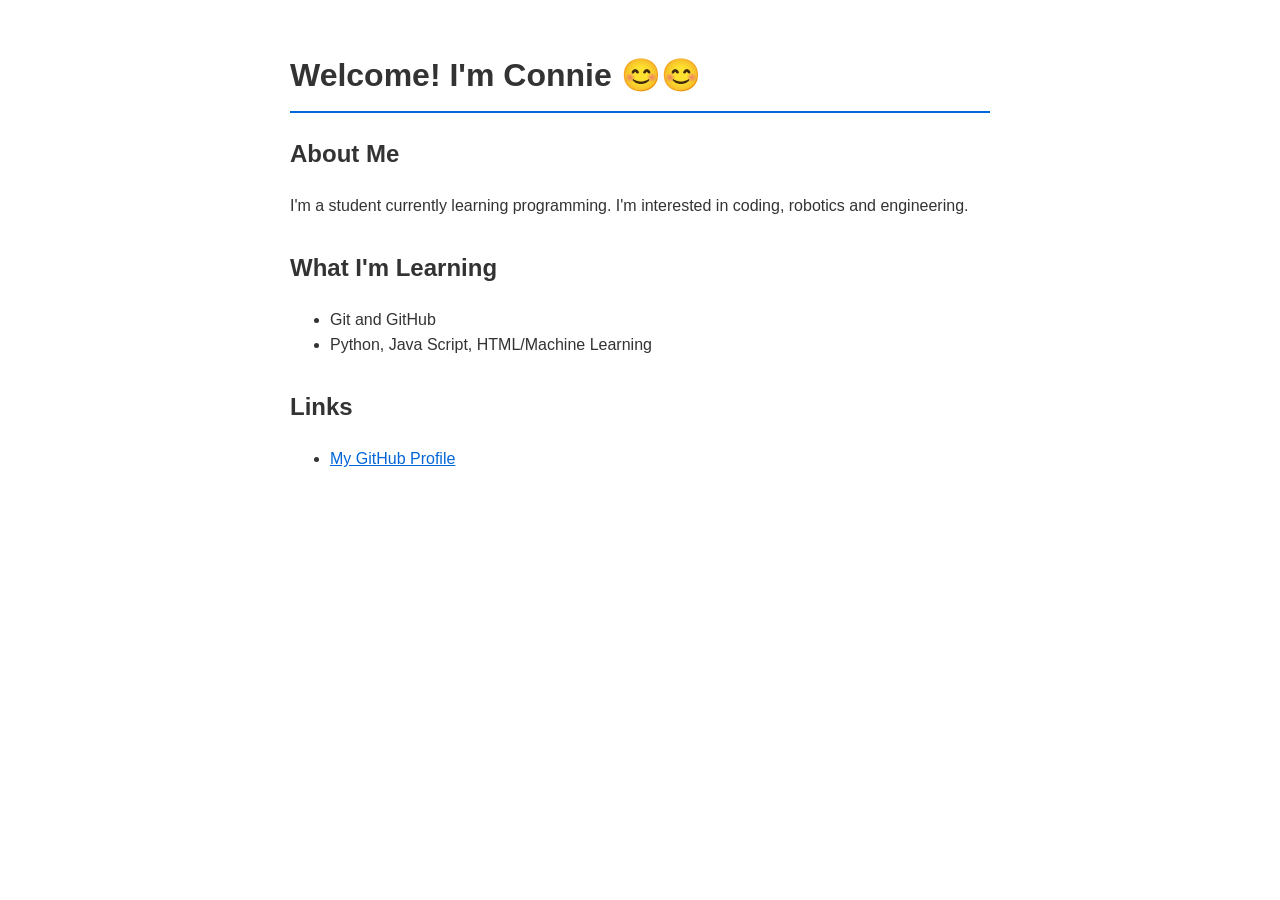
==== index.html @ 18785ff8 "Update: GitHub profile link in index.html" ====
<!DOCTYPE html>
<html lang="en">
<head>
    <meta charset="UTF-8">
    <meta name="viewport" content="width=device-width, initial-scale=1.0">
    <title>My Personal Site</title>
    <style>
        body {
            font-family: Arial, sans-serif;
            max-width: 700px;
            margin: 50px auto;
            padding: 0 20px;
            line-height: 1.6;
            color: #333;
        }
        h1 {
            border-bottom: 2px solid #0366d6;
            padding-bottom: 10px;
        }
        a {
            color: #0366d6;
        }
        .section {
            margin-bottom: 30px;
        }
    </style>
</head>
<body>
    <h1>Welcome! I'm Connie 😊😊</h1>

    <div class="section">
        <h2>About Me</h2>
        <p>I'm a student currently learning programming.
           I'm interested in coding, robotics and engineering.</p>
    </div>

    <div class="section">
        <h2>What I'm Learning</h2>
        <ul>
            <li>Git and GitHub</li>
            <li>Python, Java Script, HTML/Machine Learning </li>
        </ul>
    </div>

    <div class="section">
        <h2>Links</h2>
        <ul>
            <li><a href="https://github.com/Connie-cloud-svg">My GitHub Profile</a></li>
        </ul>
    </div>
</body>
</html>
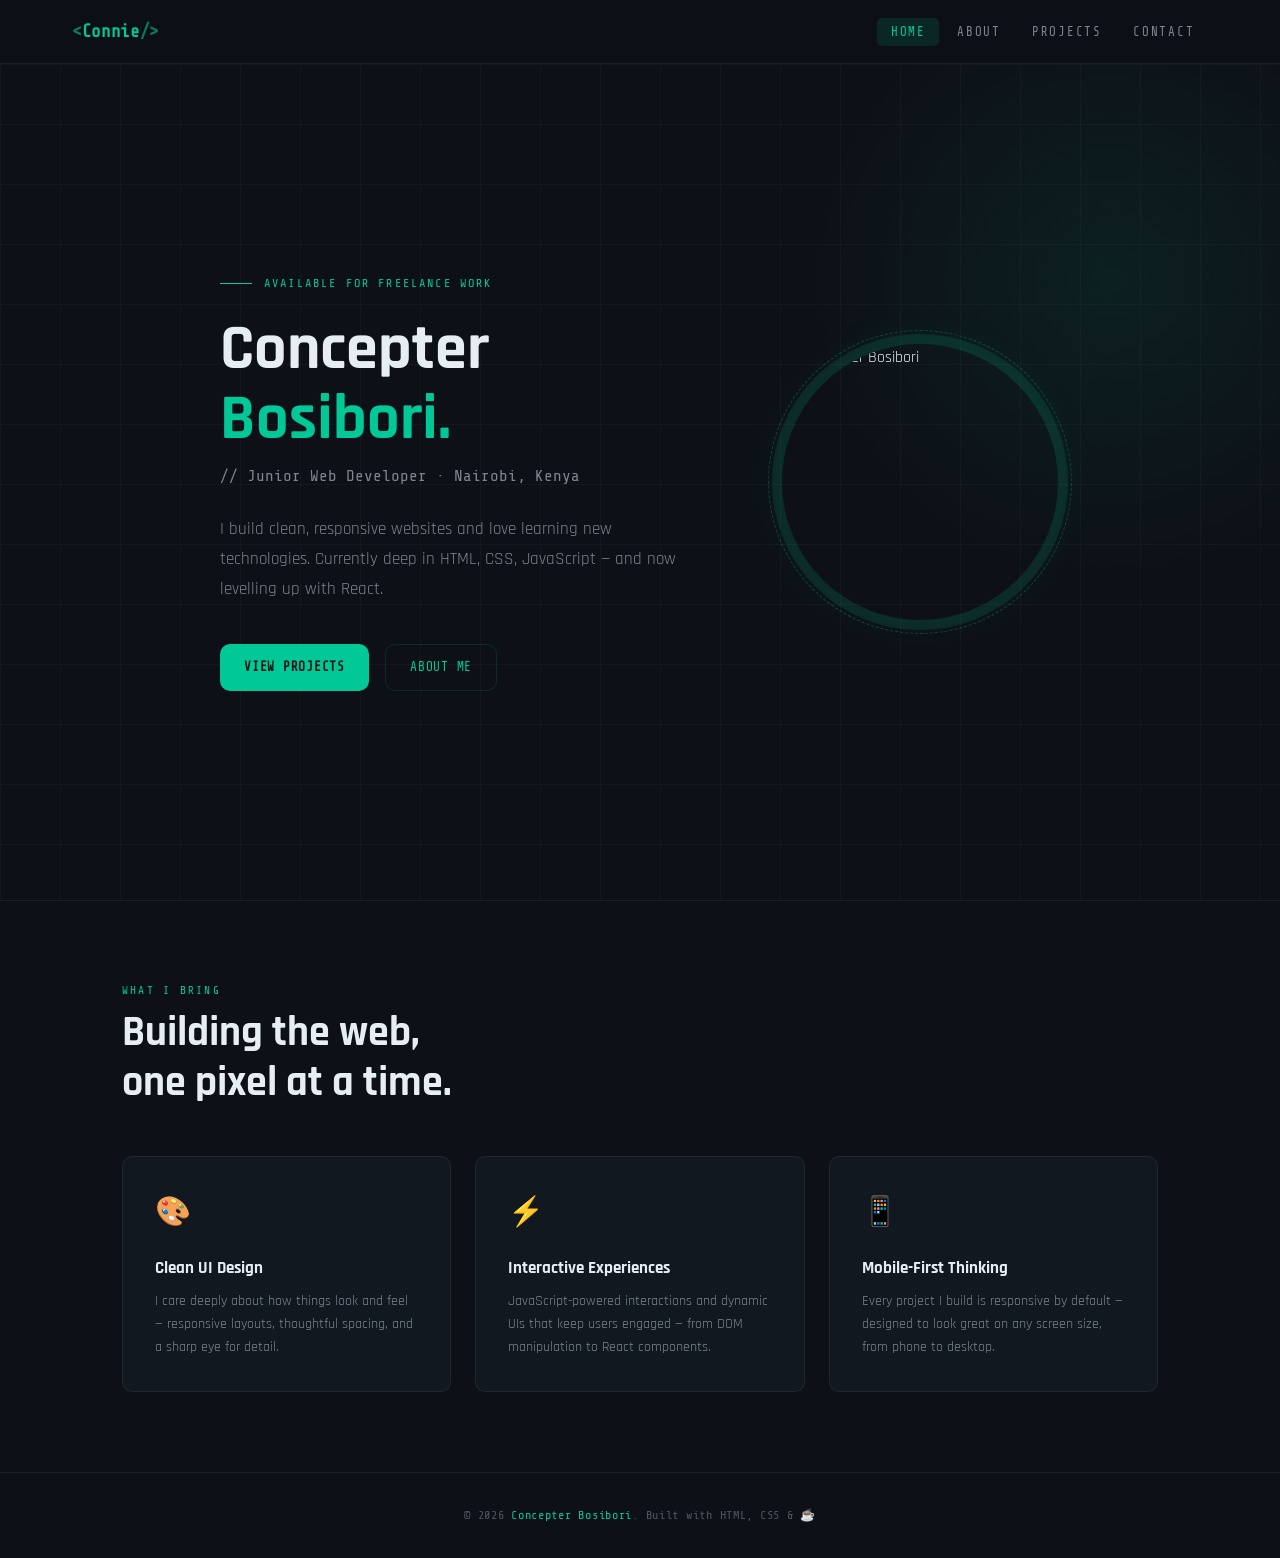
==== commit 1ebd9f7d: "Update: links to use capitalized HTML file names" ====
--- a/index.html
+++ b/index.html
@@ -1,52 +1,104 @@
-<!DOCTYPE html>
+<!doctype html>
 <html lang="en">
 <head>
-    <meta charset="UTF-8">
-    <meta name="viewport" content="width=device-width, initial-scale=1.0">
-    <title>My Personal Site</title>
-    <style>
-        body {
-            font-family: Arial, sans-serif;
-            max-width: 700px;
-            margin: 50px auto;
-            padding: 0 20px;
-            line-height: 1.6;
-            color: #333;
-        }
-        h1 {
-            border-bottom: 2px solid #0366d6;
-            padding-bottom: 10px;
-        }
-        a {
-            color: #0366d6;
-        }
-        .section {
-            margin-bottom: 30px;
-        }
-    </style>
+  <meta charset="UTF-8" />
+  <meta name="viewport" content="width=device-width, initial-scale=1.0" />
+  <title>Concepter Bosibori — Junior Web Developer</title>
+  <link rel="stylesheet" href="Styles.css" />
 </head>
 <body>
-    <h1>Welcome! I'm Connie 😊😊</h1>
 
-    <div class="section">
-        <h2>About Me</h2>
-        <p>I'm a student currently learning programming.
-           I'm interested in coding, robotics and engineering.</p>
+  <!-- ===== NAVIGATION ===== -->
+  <header>
+    <nav>
+      <a href="index.html" class="nav-brand">
+        <span class="bracket">&lt;</span>Connie<span class="bracket">/&gt;</span>
+      </a>
+
+      <input type="checkbox" id="nav-toggle" class="nav-toggle" />
+      <label for="nav-toggle" class="hamburger" aria-label="Toggle menu">
+        <span></span><span></span><span></span>
+      </label>
+
+      <ul class="nav-links">
+        <li><a href="index.html" class="active">Home</a></li>
+        <li><a href="About.html">About</a></li>
+        <li><a href="Projects.html">Projects</a></li>
+        <li><a href="Contact.html">Contact</a></li>
+      </ul>
+    </nav>
+  </header>
+
+  <!-- ===== HERO ===== -->
+  <main class="page-content">
+    <section class="hero">
+      <div class="container">
+        <div class="hero-inner">
+
+          <div class="hero-text">
+            <p class="hero-eyebrow">Available for freelance work</p>
+            <h1 class="hero-name">
+              Concepter<br />
+              <span class="accent">Bosibori.</span>
+            </h1>
+            <p class="hero-role">// Junior Web Developer · Nairobi, Kenya</p>
+            <p class="hero-bio">
+              I build clean, responsive websites and love learning new technologies.
+              Currently deep in HTML, CSS, JavaScript — and now levelling up with React.
+            </p>
+            <div class="hero-cta">
+              <a href="Projects.html" class="btn btn-primary">View Projects</a>
+              <a href="About.html" class="btn btn-outline">About Me</a>
+            </div>
+          </div>
+
+          <div class="hero-image-wrap">
+            <div class="avatar-ring">
+              <img
+                class="hero-avatar"
+                src="Images/pic2.jpeg"
+                alt="Concepter Bosibori"
+              />
+            </div>
+          </div>
+
+        </div>
+      </div>
+    </section>
+
+    <!-- ===== HIGHLIGHTS ===== -->
+    <section class="home-highlights">
+      <div class="container">
+        <p class="section-label">What I bring</p>
+        <h2 class="section-title">Building the web,<br />one pixel at a time.</h2>
+
+        <div class="highlights-grid">
+          <div class="highlight-card">
+            <div class="highlight-icon">🎨</div>
+            <h3>Clean UI Design</h3>
+            <p>I care deeply about how things look and feel — responsive layouts, thoughtful spacing, and a sharp eye for detail.</p>
+          </div>
+          <div class="highlight-card">
+            <div class="highlight-icon">⚡</div>
+            <h3>Interactive Experiences</h3>
+            <p>JavaScript-powered interactions and dynamic UIs that keep users engaged — from DOM manipulation to React components.</p>
+          </div>
+          <div class="highlight-card">
+            <div class="highlight-icon">📱</div>
+            <h3>Mobile-First Thinking</h3>
+            <p>Every project I build is responsive by default — designed to look great on any screen size, from phone to desktop.</p>
+          </div>
+        </div>
+      </div>
+    </section>
+  </main>
+
+  <!-- ===== FOOTER ===== -->
+  <footer>
+    <div class="container">
+      <p>&copy; 2026 <span>Concepter Bosibori</span>. Built with HTML, CSS &amp; ☕</p>
     </div>
+  </footer>
 
-    <div class="section">
-        <h2>What I'm Learning</h2>
-        <ul>
-            <li>Git and GitHub</li>
-            <li>Python, Java Script, HTML/Machine Learning </li>
-        </ul>
-    </div>
-
-    <div class="section">
-        <h2>Links</h2>
-        <ul>
-            <li><a href="https://github.com/Connie-cloud-svg">My GitHub Profile</a></li>
-        </ul>
-    </div>
 </body>
 </html>
--- a/Styles.css
+++ b/Styles.css
@@ -0,0 +1,1059 @@
+@import url('https://fonts.googleapis.com/css2?family=Share+Tech+Mono&family=Rajdhani:wght@400;500;600;700&display=swap');
+
+/* ============================================
+   CSS VARIABLES
+   ============================================ */
+:root {
+  --green: #00c896;
+  --green-dim: rgba(0, 200, 150, 0.12);
+  --green-glow: rgba(0, 200, 150, 0.25);
+  --bg: #0d1117;
+  --bg-card: #111820;
+  --bg-surface: #161d27;
+  --border: rgba(0, 200, 150, 0.15);
+  --border-subtle: rgba(255, 255, 255, 0.06);
+  --text: #e6edf3;
+  --text-muted: #7d8590;
+  --text-dim: #4d555f;
+  --font-mono: 'Share Tech Mono', monospace;
+  --font-sans: 'Rajdhani', sans-serif;
+  --radius: 10px;
+  --nav-height: 64px;
+  --transition: 0.25s cubic-bezier(0.4, 0, 0.2, 1);
+  --shadow-green: 0 0 40px rgba(0, 200, 150, 0.08);
+}
+
+/* ============================================
+   RESET & BASE
+   ============================================ */
+*, *::before, *::after {
+  margin: 0;
+  padding: 0;
+  box-sizing: border-box;
+}
+
+html {
+  scroll-behavior: smooth;
+}
+
+body {
+  font-family: var(--font-sans);
+  background-color: var(--bg);
+  color: var(--text);
+  line-height: 1.7;
+  min-height: 100vh;
+  -webkit-font-smoothing: antialiased;
+}
+
+img {
+  max-width: 100%;
+  display: block;
+}
+
+a {
+  text-decoration: none;
+  color: inherit;
+  transition: color var(--transition);
+}
+
+ul { list-style: none; }
+
+/* ============================================
+   NAVIGATION — <dev/> style
+   ============================================ */
+header {
+  position: fixed;
+  top: 0;
+  left: 0;
+  right: 0;
+  z-index: 1000;
+  height: var(--nav-height);
+  background-color: rgba(13, 17, 23, 0.92);
+  backdrop-filter: blur(12px);
+  -webkit-backdrop-filter: blur(12px);
+  border-bottom: 1px solid var(--border-subtle);
+}
+
+nav {
+  height: 100%;
+  max-width: 1200px;
+  margin: 0 auto;
+  padding: 0 2rem;
+  display: flex;
+  align-items: center;
+  justify-content: space-between;
+}
+
+/* Brand logo: <Connie/> */
+.nav-brand {
+  font-family: var(--font-mono);
+  font-size: 1.1rem;
+  font-weight: 700;
+  color: var(--green);
+  letter-spacing: -0.02em;
+  flex-shrink: 0;
+}
+
+.nav-brand .bracket {
+  opacity: 0.6;
+}
+
+/* Hamburger toggle (hidden checkbox trick) */
+.nav-toggle {
+  display: none;
+}
+
+.hamburger {
+  display: none;
+  flex-direction: column;
+  gap: 5px;
+  cursor: pointer;
+  padding: 4px;
+  z-index: 10;
+}
+
+.hamburger span {
+  display: block;
+  width: 22px;
+  height: 2px;
+  background-color: var(--text);
+  border-radius: 2px;
+  transition: all var(--transition);
+}
+
+.nav-toggle:checked ~ .hamburger span:nth-child(1) {
+  transform: translateY(7px) rotate(45deg);
+}
+.nav-toggle:checked ~ .hamburger span:nth-child(2) {
+  opacity: 0;
+  transform: translateX(-8px);
+}
+.nav-toggle:checked ~ .hamburger span:nth-child(3) {
+  transform: translateY(-7px) rotate(-45deg);
+}
+
+/* Nav links */
+.nav-links {
+  display: flex;
+  align-items: center;
+  gap: 0.25rem;
+}
+
+.nav-links a {
+  font-family: var(--font-mono);
+  font-size: 0.78rem;
+  letter-spacing: 0.14em;
+  text-transform: uppercase;
+  color: var(--text-muted);
+  padding: 0.45rem 0.85rem;
+  border-radius: 5px;
+  transition: all var(--transition);
+  position: relative;
+}
+
+.nav-links a:hover {
+  color: var(--green);
+  background-color: var(--green-dim);
+}
+
+.nav-links a.active {
+  color: var(--green);
+  background-color: var(--green-dim);
+}
+
+/* ============================================
+   BUTTONS
+   ============================================ */
+.btn {
+  display: inline-flex;
+  align-items: center;
+  gap: 0.5rem;
+  font-family: var(--font-mono);
+  font-size: 0.8rem;
+  letter-spacing: 0.06em;
+  padding: 0.7rem 1.5rem;
+  border-radius: var(--radius);
+  border: none;
+  cursor: pointer;
+  transition: all var(--transition);
+  text-transform: uppercase;
+}
+
+.btn-primary {
+  background-color: var(--green);
+  color: #0d1117;
+  font-weight: 700;
+}
+
+.btn-primary:hover {
+  background-color: #00e6ad;
+  transform: translateY(-2px);
+  box-shadow: 0 8px 24px var(--green-glow);
+  color: #0d1117;
+}
+
+.btn-outline {
+  background-color: transparent;
+  border: 1px solid var(--border);
+  color: var(--green);
+}
+
+.btn-outline:hover {
+  background-color: var(--green-dim);
+  border-color: var(--green);
+  transform: translateY(-2px);
+  color: var(--green);
+}
+
+/* ============================================
+   PAGE WRAPPER
+   ============================================ */
+.page-content {
+  padding-top: var(--nav-height);
+  min-height: 100vh;
+}
+
+.container {
+  max-width: 1100px;
+  margin: 0 auto;
+  padding: 0 2rem;
+}
+
+/* ============================================
+   SECTION HEADER
+   ============================================ */
+.section-label {
+  font-family: var(--font-mono);
+  font-size: 0.7rem;
+  letter-spacing: 0.2em;
+  text-transform: uppercase;
+  color: var(--green);
+  margin-bottom: 0.5rem;
+}
+
+.section-title {
+  font-size: clamp(1.8rem, 4vw, 2.6rem);
+  font-weight: 800;
+  color: var(--text);
+  line-height: 1.2;
+  margin-bottom: 0.75rem;
+}
+
+.section-sub {
+  color: var(--text-muted);
+  font-size: 1rem;
+  max-width: 540px;
+}
+
+/* ============================================
+   HOME PAGE — HERO
+   ============================================ */
+.hero {
+  min-height: calc(100vh - var(--nav-height));
+  display: flex;
+  align-items: center;
+  padding: 4rem 0;
+  position: relative;
+  overflow: hidden;
+}
+
+/* subtle grid background */
+.hero::before {
+  content: '';
+  position: absolute;
+  inset: 0;
+  background-image:
+    linear-gradient(var(--border-subtle) 1px, transparent 1px),
+    linear-gradient(90deg, var(--border-subtle) 1px, transparent 1px);
+  background-size: 60px 60px;
+  opacity: 0.5;
+  pointer-events: none;
+}
+
+/* radial glow from top-right */
+.hero::after {
+  content: '';
+  position: absolute;
+  top: -10%;
+  right: -10%;
+  width: 600px;
+  height: 600px;
+  background: radial-gradient(circle, rgba(0, 200, 150, 0.08) 0%, transparent 70%);
+  pointer-events: none;
+}
+
+.hero-inner {
+  display: flex;
+  align-items: center;
+  gap: 5rem;
+  position: relative;
+  z-index: 1;
+  width: 100%;
+}
+
+.hero-text {
+  flex: 1;
+}
+
+.hero-eyebrow {
+  font-family: var(--font-mono);
+  font-size: 0.75rem;
+  letter-spacing: 0.18em;
+  text-transform: uppercase;
+  color: var(--green);
+  margin-bottom: 1.25rem;
+  display: flex;
+  align-items: center;
+  gap: 0.75rem;
+}
+
+.hero-eyebrow::before {
+  content: '';
+  display: block;
+  width: 32px;
+  height: 1px;
+  background-color: var(--green);
+  flex-shrink: 0;
+}
+
+.hero-name {
+  font-size: clamp(2.4rem, 6vw, 4rem);
+  font-weight: 800;
+  line-height: 1.1;
+  color: var(--text);
+  margin-bottom: 0.5rem;
+}
+
+.hero-name .accent {
+  color: var(--green);
+}
+
+.hero-role {
+  font-family: var(--font-mono);
+  font-size: 1rem;
+  color: var(--text-muted);
+  margin-bottom: 1.5rem;
+}
+
+.hero-bio {
+  color: var(--text-muted);
+  font-size: 1.05rem;
+  max-width: 480px;
+  margin-bottom: 2.5rem;
+  line-height: 1.8;
+}
+
+.hero-cta {
+  display: flex;
+  gap: 1rem;
+  flex-wrap: wrap;
+}
+
+.hero-image-wrap {
+  flex-shrink: 0;
+}
+
+.hero-avatar {
+  width: 280px;
+  height: 280px;
+  border-radius: 50%;
+  object-fit: cover;
+  border: 2px solid var(--border);
+  box-shadow: 0 0 0 8px var(--green-dim), var(--shadow-green);
+  position: relative;
+}
+
+/* animated ring around avatar */
+.avatar-ring {
+  position: relative;
+  width: 280px;
+  height: 280px;
+}
+
+.avatar-ring::before {
+  content: '';
+  position: absolute;
+  inset: -12px;
+  border-radius: 50%;
+  border: 1px dashed rgba(0, 200, 150, 0.3);
+  animation: spin 20s linear infinite;
+}
+
+@keyframes spin {
+  to { transform: rotate(360deg); }
+}
+
+/* ============================================
+   HOME PAGE — QUICK STATS / HIGHLIGHTS
+   ============================================ */
+.home-highlights {
+  padding: 5rem 0;
+  border-top: 1px solid var(--border-subtle);
+}
+
+.highlights-grid {
+  display: grid;
+  grid-template-columns: repeat(3, 1fr);
+  gap: 1.5rem;
+  margin-top: 3rem;
+}
+
+.highlight-card {
+  background-color: var(--bg-card);
+  border: 1px solid var(--border-subtle);
+  border-radius: var(--radius);
+  padding: 2rem;
+  transition: all var(--transition);
+  position: relative;
+  overflow: hidden;
+}
+
+.highlight-card::before {
+  content: '';
+  position: absolute;
+  top: 0;
+  left: 0;
+  right: 0;
+  height: 2px;
+  background: linear-gradient(90deg, var(--green), transparent);
+  opacity: 0;
+  transition: opacity var(--transition);
+}
+
+.highlight-card:hover {
+  border-color: var(--border);
+  transform: translateY(-4px);
+  box-shadow: var(--shadow-green);
+}
+
+.highlight-card:hover::before {
+  opacity: 1;
+}
+
+.highlight-icon {
+  font-size: 1.8rem;
+  margin-bottom: 1rem;
+}
+
+.highlight-card h3 {
+  font-size: 1.05rem;
+  font-weight: 700;
+  color: var(--text);
+  margin-bottom: 0.5rem;
+}
+
+.highlight-card p {
+  font-size: 0.9rem;
+  color: var(--text-muted);
+  line-height: 1.6;
+}
+
+/* ============================================
+   ABOUT PAGE
+   ============================================ */
+.about-page {
+  padding: 5rem 0 6rem;
+}
+
+.about-intro {
+  display: grid;
+  grid-template-columns: 1fr 1.6fr;
+  gap: 5rem;
+  align-items: center;
+  margin-bottom: 6rem;
+}
+
+.about-photo-main {
+  position: relative;
+}
+
+.about-photo-main img {
+  width: 100%;
+  aspect-ratio: 3/4;
+  object-fit: cover;
+  border-radius: 12px;
+  border: 1px solid var(--border);
+}
+
+.about-photo-main::before {
+  content: '';
+  position: absolute;
+  inset: -8px;
+  border-radius: 14px;
+  border: 1px dashed rgba(0, 200, 150, 0.25);
+  pointer-events: none;
+}
+
+.about-text .section-label {
+  margin-bottom: 0.5rem;
+}
+
+.about-bio {
+  color: var(--text-muted);
+  font-size: 1.05rem;
+  line-height: 1.9;
+  margin-bottom: 1.25rem;
+}
+
+.about-bio strong {
+  color: var(--green);
+  font-weight: 600;
+}
+
+/* Snapshot gallery — 3 photos */
+.about-gallery {
+  margin-bottom: 6rem;
+}
+
+.about-gallery .section-label {
+  margin-bottom: 1.5rem;
+}
+
+.gallery-grid {
+  display: grid;
+  grid-template-columns: repeat(3, 1fr);
+  gap: 1rem;
+}
+
+.gallery-grid figure {
+  margin: 0;
+  border-radius: var(--radius);
+  overflow: hidden;
+  aspect-ratio: 4/5;
+  border: 1px solid var(--border-subtle);
+}
+
+.gallery-grid figure a {
+  display: block;
+  width: 100%;
+  height: 100%;
+}
+
+.gallery-grid img {
+  width: 100%;
+  height: 100%;
+  object-fit: cover;
+  transition: transform 0.4s ease;
+}
+
+.gallery-grid img:hover {
+  transform: scale(1.05);
+}
+
+/* Lightbox */
+.lightbox {
+  display: none;
+  position: fixed;
+  inset: 0;
+  background: rgba(0, 0, 0, 0.88);
+  justify-content: center;
+  align-items: center;
+  z-index: 9999;
+}
+
+.lightbox:target {
+  display: flex;
+}
+
+.lightbox img {
+  max-width: 88vw;
+  max-height: 82vh;
+  border-radius: var(--radius);
+  object-fit: contain;
+}
+
+.lightbox a.close {
+  position: absolute;
+  top: 1.25rem;
+  right: 1.75rem;
+  color: white;
+  font-size: 2rem;
+  line-height: 1;
+  opacity: 0.7;
+  transition: opacity var(--transition);
+  font-family: var(--font-mono);
+}
+
+.lightbox a.close:hover {
+  opacity: 1;
+}
+
+/* Skills section */
+.skills-section {
+  margin-bottom: 2rem;
+}
+
+.skills-grid {
+  display: grid;
+  grid-template-columns: repeat(2, 1fr);
+  gap: 1rem;
+  margin-top: 2rem;
+}
+
+.skill-card {
+  background-color: var(--bg-card);
+  border: 1px solid var(--border-subtle);
+  border-radius: var(--radius);
+  padding: 1.5rem;
+  display: flex;
+  align-items: flex-start;
+  gap: 1rem;
+  transition: all var(--transition);
+}
+
+.skill-card:hover {
+  border-color: var(--border);
+  background-color: var(--bg-surface);
+  transform: translateY(-2px);
+}
+
+.skill-icon {
+  font-size: 1.6rem;
+  flex-shrink: 0;
+}
+
+.skill-info h3 {
+  font-size: 0.95rem;
+  font-weight: 700;
+  color: var(--text);
+  margin-bottom: 0.3rem;
+}
+
+.skill-info p {
+  font-size: 0.85rem;
+  color: var(--text-muted);
+}
+
+/* Skill progress bar */
+.skill-bar-wrap {
+  margin-top: 0.6rem;
+  background-color: var(--bg);
+  border-radius: 100px;
+  height: 4px;
+  overflow: hidden;
+}
+
+.skill-bar {
+  height: 100%;
+  background: linear-gradient(90deg, var(--green), #00e6ad);
+  border-radius: 100px;
+}
+
+/* ============================================
+   PROJECTS PAGE
+   ============================================ */
+.projects-page {
+  padding: 5rem 0 6rem;
+}
+
+.projects-header {
+  margin-bottom: 3.5rem;
+}
+
+.projects-grid {
+  display: grid;
+  grid-template-columns: repeat(2, 1fr);
+  gap: 1.5rem;
+}
+
+.project-card {
+  background-color: var(--bg-card);
+  border: 1px solid var(--border-subtle);
+  border-radius: var(--radius);
+  padding: 1.75rem;
+  display: flex;
+  flex-direction: column;
+  gap: 0.75rem;
+  transition: all var(--transition);
+  position: relative;
+  overflow: hidden;
+}
+
+.project-card::after {
+  content: '';
+  position: absolute;
+  bottom: 0;
+  left: 0;
+  right: 0;
+  height: 2px;
+  background: linear-gradient(90deg, var(--green), transparent);
+  opacity: 0;
+  transition: opacity var(--transition);
+}
+
+.project-card:hover {
+  border-color: var(--border);
+  transform: translateY(-4px);
+  box-shadow: var(--shadow-green);
+}
+
+.project-card:hover::after {
+  opacity: 1;
+}
+
+.project-top {
+  display: flex;
+  align-items: flex-start;
+  justify-content: space-between;
+  gap: 1rem;
+}
+
+.project-icon {
+  font-size: 1.5rem;
+}
+
+.project-links {
+  display: flex;
+  gap: 0.5rem;
+}
+
+.project-link {
+  width: 32px;
+  height: 32px;
+  border-radius: 6px;
+  border: 1px solid var(--border-subtle);
+  display: flex;
+  align-items: center;
+  justify-content: center;
+  font-size: 0.85rem;
+  color: var(--text-muted);
+  transition: all var(--transition);
+  background-color: var(--bg);
+}
+
+.project-link:hover {
+  color: var(--green);
+  border-color: var(--border);
+  background-color: var(--green-dim);
+}
+
+.project-card h3 {
+  font-size: 1.05rem;
+  font-weight: 700;
+  color: var(--text);
+}
+
+.project-card p {
+  font-size: 0.9rem;
+  color: var(--text-muted);
+  line-height: 1.7;
+  flex: 1;
+}
+
+.project-tags {
+  display: flex;
+  flex-wrap: wrap;
+  gap: 0.5rem;
+  margin-top: 0.25rem;
+}
+
+.tag {
+  font-family: var(--font-mono);
+  font-size: 0.68rem;
+  letter-spacing: 0.04em;
+  padding: 0.25rem 0.65rem;
+  border-radius: 100px;
+  border: 1px solid var(--border-subtle);
+  color: var(--text-muted);
+  background-color: var(--bg);
+}
+
+.tag.green { border-color: rgba(0,200,150,0.3); color: var(--green); background-color: var(--green-dim); }
+.tag.blue  { border-color: rgba(14,165,233,0.3); color: #38bdf8; background-color: rgba(14,165,233,0.1); }
+.tag.yellow{ border-color: rgba(234,179,8,0.3);  color: #fbbf24; background-color: rgba(234,179,8,0.1);  }
+.tag.gray  { border-color: var(--border-subtle);  color: var(--text-muted); }
+.tag.purple{ border-color: rgba(168,85,247,0.3); color: #c084fc; background-color: rgba(168,85,247,0.1);}
+
+/* ============================================
+   CONTACT PAGE
+   ============================================ */
+.contact-page {
+  padding: 5rem 0 6rem;
+}
+
+.contact-grid {
+  display: grid;
+  grid-template-columns: 1.4fr 1fr;
+  gap: 4rem;
+  margin-top: 3.5rem;
+  align-items: start;
+}
+
+.contact-form {
+  background-color: var(--bg-card);
+  border: 1px solid var(--border-subtle);
+  border-radius: 12px;
+  padding: 2.5rem;
+  display: flex;
+  flex-direction: column;
+  gap: 1.25rem;
+}
+
+.form-group {
+  display: flex;
+  flex-direction: column;
+  gap: 0.5rem;
+}
+
+.form-group label {
+  font-family: var(--font-mono);
+  font-size: 0.72rem;
+  letter-spacing: 0.1em;
+  text-transform: uppercase;
+  color: var(--text-muted);
+}
+
+.form-group input,
+.form-group textarea,
+.form-group select {
+  padding: 0.75rem 1rem;
+  background-color: var(--bg);
+  border: 1px solid var(--border-subtle);
+  border-radius: 8px;
+  color: var(--text);
+  font-family: var(--font-sans);
+  font-size: 0.95rem;
+  width: 100%;
+  transition: border-color var(--transition), box-shadow var(--transition);
+  appearance: none;
+}
+
+.form-group select {
+  cursor: pointer;
+}
+
+.form-group input::placeholder,
+.form-group textarea::placeholder {
+  color: var(--text-dim);
+}
+
+.form-group input:focus,
+.form-group textarea:focus,
+.form-group select:focus {
+  outline: none;
+  border-color: var(--green);
+  box-shadow: 0 0 0 3px var(--green-dim);
+}
+
+.form-group textarea {
+  resize: vertical;
+  min-height: 130px;
+}
+
+/* Contact sidebar */
+.contact-sidebar {
+  display: flex;
+  flex-direction: column;
+  gap: 2rem;
+}
+
+.sidebar-card {
+  background-color: var(--bg-card);
+  border: 1px solid var(--border-subtle);
+  border-radius: 12px;
+  padding: 2rem;
+}
+
+.sidebar-card h3 {
+  font-size: 1.05rem;
+  font-weight: 700;
+  color: var(--text);
+  margin-bottom: 1rem;
+}
+
+.contact-info {
+  display: flex;
+  flex-direction: column;
+  gap: 0.85rem;
+}
+
+.contact-item {
+  display: flex;
+  align-items: center;
+  gap: 0.85rem;
+  font-size: 0.9rem;
+  color: var(--text-muted);
+}
+
+.contact-item .ci-icon {
+  width: 34px;
+  height: 34px;
+  border-radius: 8px;
+  background-color: var(--green-dim);
+  border: 1px solid var(--border);
+  display: flex;
+  align-items: center;
+  justify-content: center;
+  font-size: 0.95rem;
+  flex-shrink: 0;
+}
+
+.contact-item a {
+  color: var(--green);
+  transition: opacity var(--transition);
+}
+
+.contact-item a:hover {
+  opacity: 0.75;
+}
+
+.avail-badge {
+  display: inline-flex;
+  align-items: center;
+  gap: 0.5rem;
+  font-family: var(--font-mono);
+  font-size: 0.75rem;
+  color: var(--green);
+  background-color: var(--green-dim);
+  border: 1px solid rgba(0,200,150,0.25);
+  padding: 0.4rem 1rem;
+  border-radius: 100px;
+  margin-top: 1rem;
+}
+
+.avail-badge .dot {
+  width: 7px;
+  height: 7px;
+  border-radius: 50%;
+  background-color: var(--green);
+  animation: pulse 2s infinite;
+}
+
+@keyframes pulse {
+  0%, 100% { opacity: 1; }
+  50%       { opacity: 0.3; }
+}
+
+/* ============================================
+   FOOTER
+   ============================================ */
+footer {
+  border-top: 1px solid var(--border-subtle);
+  padding: 2rem 0;
+  text-align: center;
+}
+
+footer p {
+  font-family: var(--font-mono);
+  font-size: 0.75rem;
+  letter-spacing: 0.06em;
+  color: var(--text-dim);
+}
+
+footer span {
+  color: var(--green);
+}
+
+/* ============================================
+   TABLET — 768px
+   ============================================ */
+@media (max-width: 768px) {
+  .hamburger {
+    display: flex;
+  }
+
+  .nav-links {
+    display: none;
+    position: absolute;
+    top: var(--nav-height);
+    left: 0;
+    right: 0;
+    background-color: rgba(13, 17, 23, 0.98);
+    backdrop-filter: blur(12px);
+    border-bottom: 1px solid var(--border-subtle);
+    flex-direction: column;
+    align-items: stretch;
+    padding: 1rem;
+    gap: 0.25rem;
+  }
+
+  .nav-toggle:checked ~ .nav-links {
+    display: flex;
+  }
+
+  .nav-links a {
+    padding: 0.75rem 1rem;
+    display: block;
+  }
+
+  .hero-inner {
+    flex-direction: column-reverse;
+    gap: 2.5rem;
+    text-align: center;
+    padding: 2rem 0 3rem;
+  }
+
+  .hero-eyebrow {
+    justify-content: center;
+  }
+
+  .hero-cta {
+    justify-content: center;
+  }
+
+  .hero-bio {
+    margin: 0 auto 2rem;
+  }
+
+  .avatar-ring,
+  .hero-avatar {
+    width: 180px;
+    height: 180px;
+  }
+
+  .avatar-ring {
+    margin: 0 auto;
+  }
+
+  .highlights-grid {
+    grid-template-columns: 1fr;
+  }
+
+  .about-intro {
+    grid-template-columns: 1fr;
+    gap: 2.5rem;
+  }
+
+  .about-photo-main img {
+    aspect-ratio: 4/3;
+    max-height: 320px;
+  }
+
+  .gallery-grid {
+    grid-template-columns: 1fr 1fr;
+  }
+
+  .skills-grid {
+    grid-template-columns: 1fr;
+  }
+
+  .projects-grid {
+    grid-template-columns: 1fr;
+  }
+
+  .contact-grid {
+    grid-template-columns: 1fr;
+    gap: 2rem;
+  }
+}
+
+/* ============================================
+   SMALL MOBILE — 480px
+   ============================================ */
+@media (max-width: 480px) {
+  nav {
+    padding: 0 1.25rem;
+  }
+
+  .container {
+    padding: 0 1.25rem;
+  }
+
+  .gallery-grid {
+    grid-template-columns: 1fr;
+  }
+
+  .hero-name {
+    font-size: 2rem;
+  }
+}
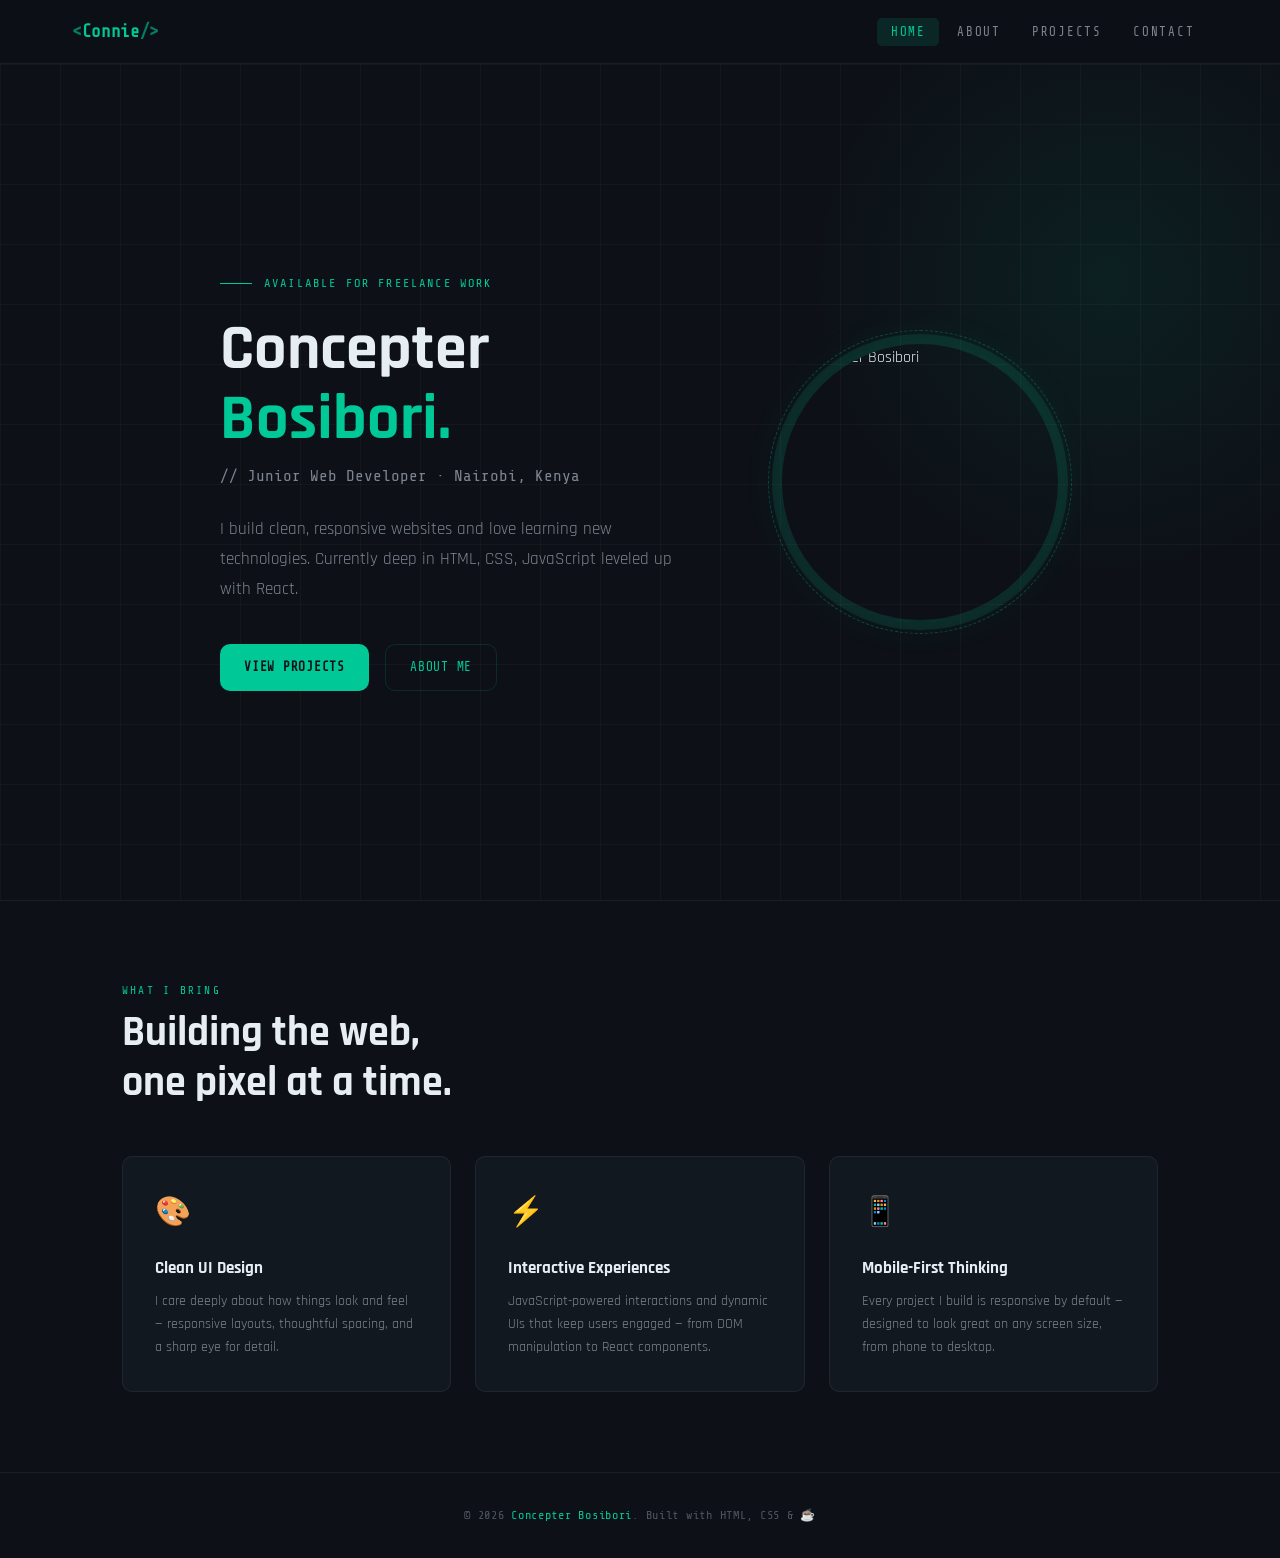
==== commit 2dc5134e: "Add: react part to homepage" ====
--- a/index.html
+++ b/index.html
@@ -44,7 +44,7 @@
             <p class="hero-role">// Junior Web Developer · Nairobi, Kenya</p>
             <p class="hero-bio">
               I build clean, responsive websites and love learning new technologies.
-              Currently deep in HTML, CSS, JavaScript — and now levelling up with React.
+              Currently deep in HTML, CSS, JavaScript  leveled up with React.
             </p>
             <div class="hero-cta">
               <a href="Projects.html" class="btn btn-primary">View Projects</a>
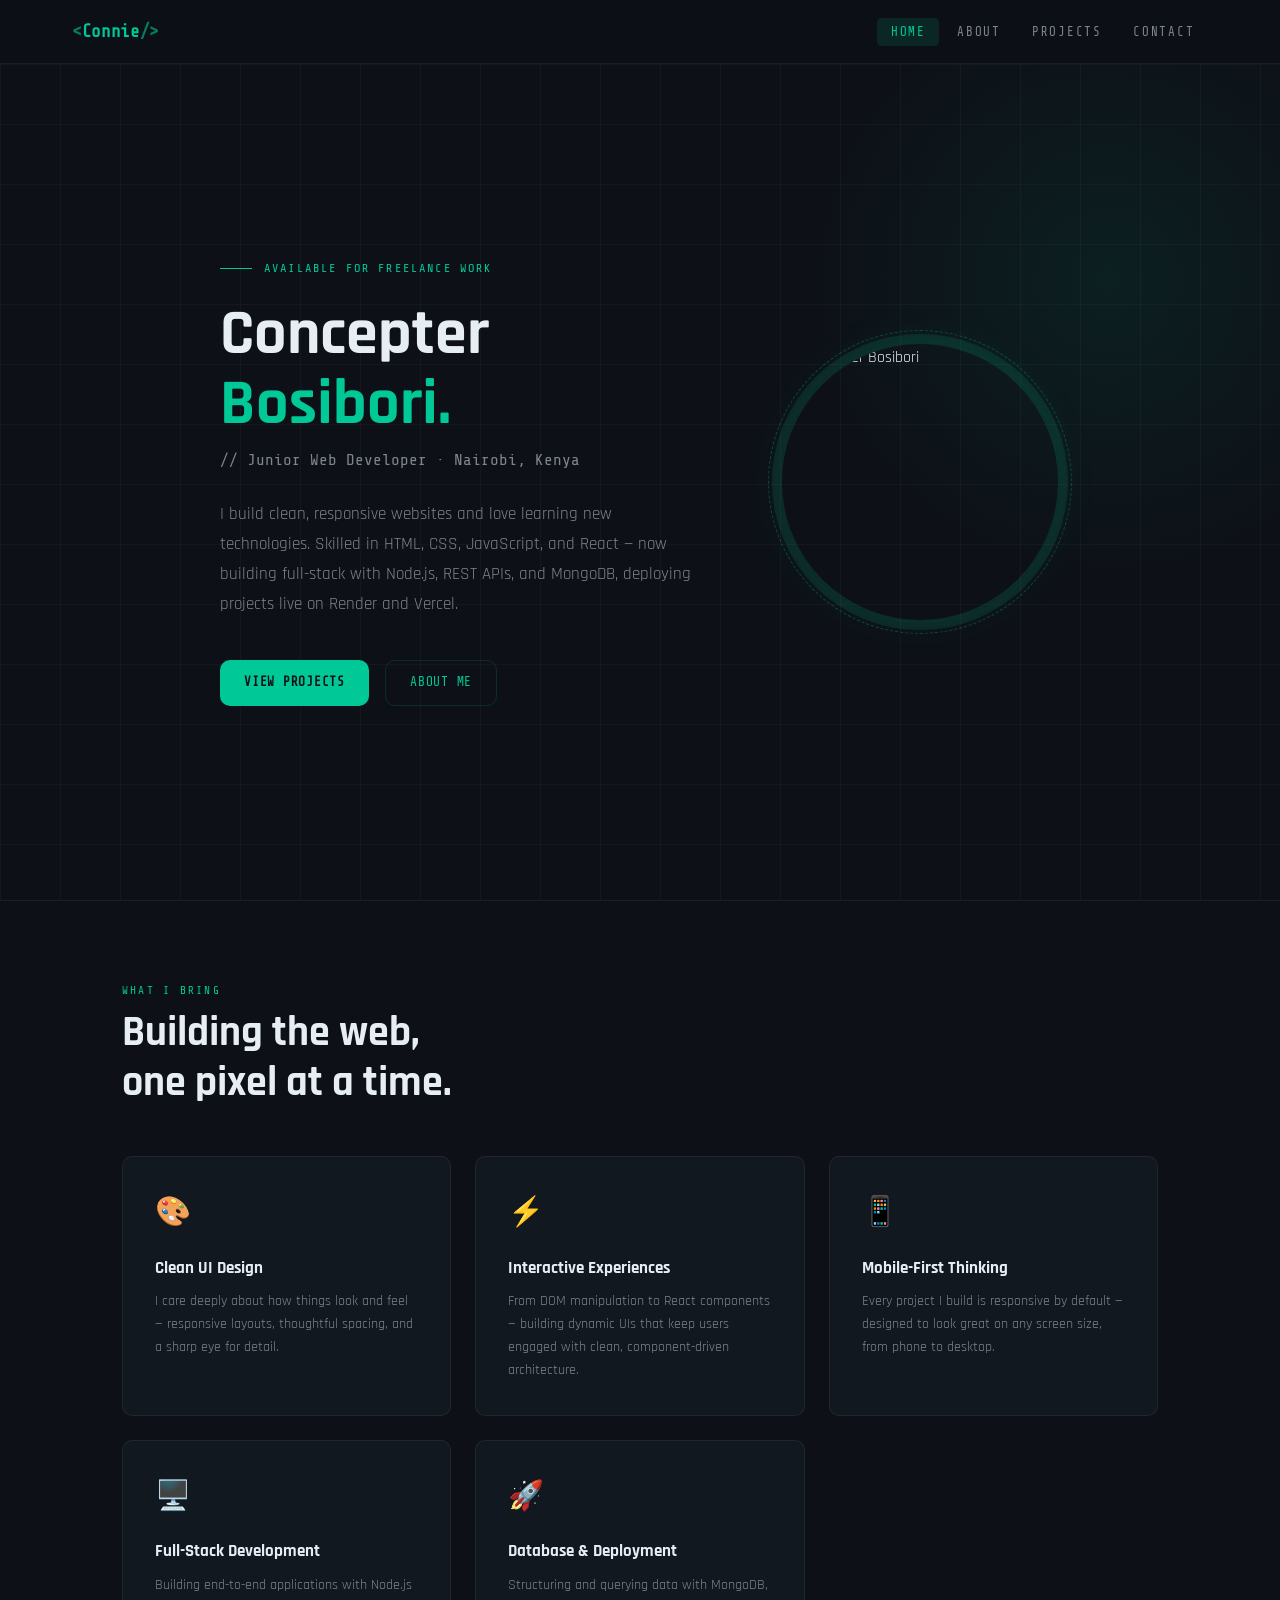
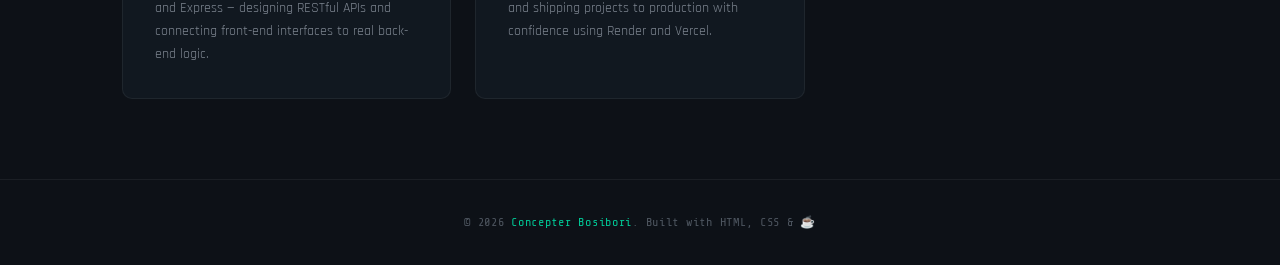
==== commit 3469be86: "Update: enhance About and index pages with detailed bio and full-stack skills" ====
--- a/index.html
+++ b/index.html
@@ -43,8 +43,9 @@
             </h1>
             <p class="hero-role">// Junior Web Developer · Nairobi, Kenya</p>
             <p class="hero-bio">
-              I build clean, responsive websites and love learning new technologies.
-              Currently deep in HTML, CSS, JavaScript  leveled up with React.
+             I build clean, responsive websites and love learning new technologies.
+            Skilled in HTML, CSS, JavaScript, and React — now building full-stack
+            with Node.js, REST APIs, and MongoDB, deploying projects live on Render and Vercel.
             </p>
             <div class="hero-cta">
               <a href="Projects.html" class="btn btn-primary">View Projects</a>
@@ -81,12 +82,22 @@
           <div class="highlight-card">
             <div class="highlight-icon">⚡</div>
             <h3>Interactive Experiences</h3>
-            <p>JavaScript-powered interactions and dynamic UIs that keep users engaged — from DOM manipulation to React components.</p>
+            <p>From DOM manipulation to React components — building dynamic UIs that keep users engaged with clean, component-driven architecture.</p>
           </div>
           <div class="highlight-card">
             <div class="highlight-icon">📱</div>
             <h3>Mobile-First Thinking</h3>
             <p>Every project I build is responsive by default — designed to look great on any screen size, from phone to desktop.</p>
+          </div>
+          <div class="highlight-card">
+            <div class="highlight-icon">🖥️</div>
+            <h3>Full-Stack Development</h3>
+            <p>Building end-to-end applications with Node.js and Express — designing RESTful APIs and connecting front-end interfaces to real back-end logic.</p>
+          </div>
+          <div class="highlight-card">
+            <div class="highlight-icon">🚀</div>
+            <h3>Database & Deployment</h3>
+            <p>Structuring and querying data with MongoDB, and shipping projects to production with confidence using Render and Vercel.</p>
           </div>
         </div>
       </div>
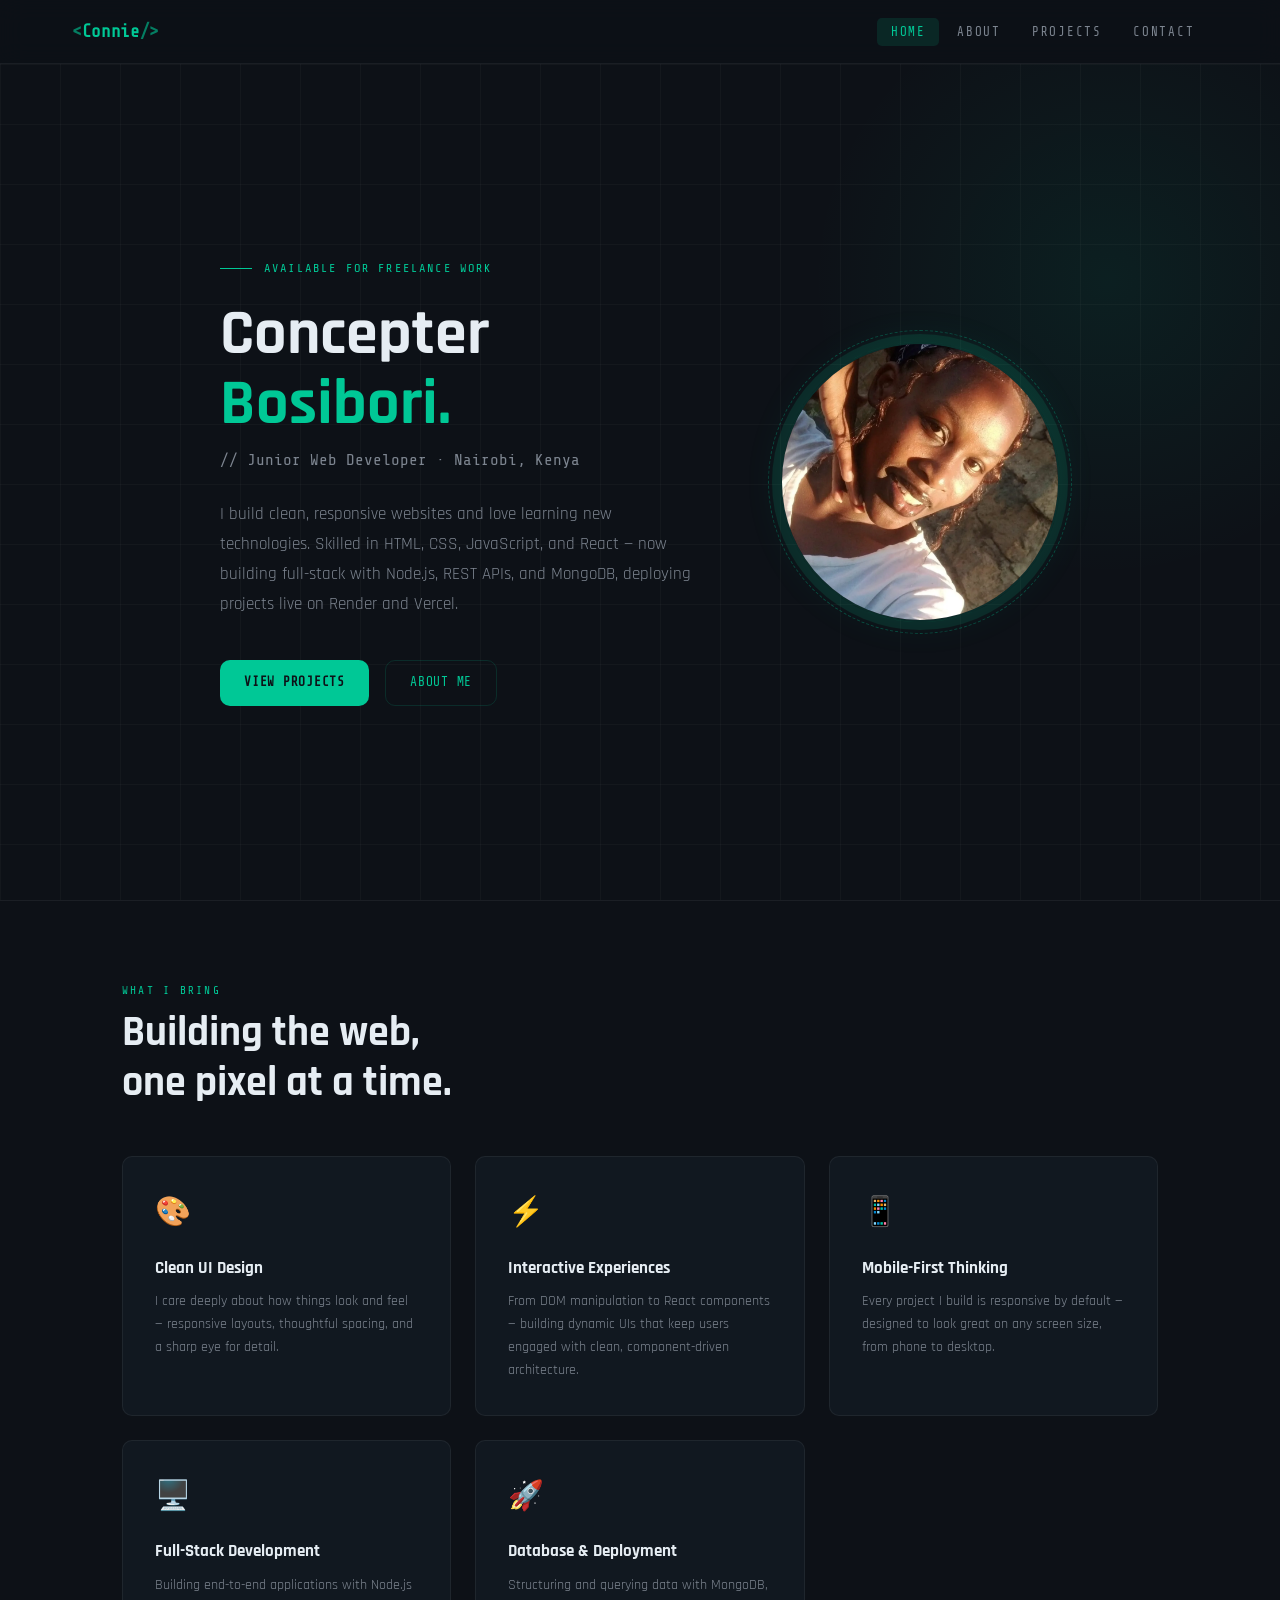
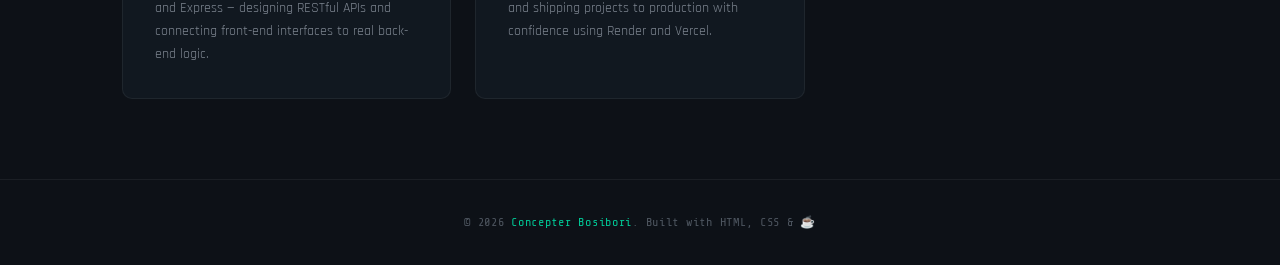
==== commit 1a54f632: "Migrate images to WebP and add page transitions Replace JPEG assets with WebP (pic2, coast, friends," ====
--- a/index.html
+++ b/index.html
@@ -1,115 +1,158 @@
 <!doctype html>
 <html lang="en">
-<head>
-  <meta charset="UTF-8" />
-  <meta name="viewport" content="width=device-width, initial-scale=1.0" />
-  <title>Concepter Bosibori — Junior Web Developer</title>
-  <link rel="stylesheet" href="Styles.css" />
-</head>
-<body>
+  <head>
+    <meta charset="UTF-8" />
+    <meta name="viewport" content="width=device-width, initial-scale=1.0" />
+    <title>Concepter Bosibori — Junior Web Developer</title>
+    <link rel="stylesheet" href="Styles.css" />
+  </head>
+  <body>
+    <!-- ===== NAVIGATION ===== -->
+    <header>
+      <nav>
+        <a href="index.html" class="nav-brand">
+          <span class="bracket">&lt;</span>Connie<span class="bracket"
+            >/&gt;</span
+          >
+        </a>
 
-  <!-- ===== NAVIGATION ===== -->
-  <header>
-    <nav>
-      <a href="index.html" class="nav-brand">
-        <span class="bracket">&lt;</span>Connie<span class="bracket">/&gt;</span>
-      </a>
+        <input type="checkbox" id="nav-toggle" class="nav-toggle" />
+        <label for="nav-toggle" class="hamburger" aria-label="Toggle menu">
+          <span></span><span></span><span></span>
+        </label>
 
-      <input type="checkbox" id="nav-toggle" class="nav-toggle" />
-      <label for="nav-toggle" class="hamburger" aria-label="Toggle menu">
-        <span></span><span></span><span></span>
-      </label>
+        <ul class="nav-links">
+          <li><a href="index.html" class="active">Home</a></li>
+          <li><a href="About.html">About</a></li>
+          <li><a href="Projects.html">Projects</a></li>
+          <li><a href="Contact.html">Contact</a></li>
+        </ul>
+      </nav>
+    </header>
 
-      <ul class="nav-links">
-        <li><a href="index.html" class="active">Home</a></li>
-        <li><a href="About.html">About</a></li>
-        <li><a href="Projects.html">Projects</a></li>
-        <li><a href="Contact.html">Contact</a></li>
-      </ul>
-    </nav>
-  </header>
+    <!-- ===== HERO ===== -->
+    <main class="page-content">
+      <section class="hero">
+        <div class="container">
+          <div class="hero-inner">
+            <div class="hero-text">
+              <p class="hero-eyebrow">Available for freelance work</p>
+              <h1 class="hero-name">
+                Concepter<br />
+                <span class="accent">Bosibori.</span>
+              </h1>
+              <p class="hero-role">// Junior Web Developer · Nairobi, Kenya</p>
+              <p class="hero-bio">
+                I build clean, responsive websites and love learning new
+                technologies. Skilled in HTML, CSS, JavaScript, and React — now
+                building full-stack with Node.js, REST APIs, and MongoDB,
+                deploying projects live on Render and Vercel.
+              </p>
+              <div class="hero-cta">
+                <a href="Projects.html" class="btn btn-primary"
+                  >View Projects</a
+                >
+                <a href="About.html" class="btn btn-outline">About Me</a>
+              </div>
+            </div>
 
-  <!-- ===== HERO ===== -->
-  <main class="page-content">
-    <section class="hero">
-      <div class="container">
-        <div class="hero-inner">
-
-          <div class="hero-text">
-            <p class="hero-eyebrow">Available for freelance work</p>
-            <h1 class="hero-name">
-              Concepter<br />
-              <span class="accent">Bosibori.</span>
-            </h1>
-            <p class="hero-role">// Junior Web Developer · Nairobi, Kenya</p>
-            <p class="hero-bio">
-             I build clean, responsive websites and love learning new technologies.
-            Skilled in HTML, CSS, JavaScript, and React — now building full-stack
-            with Node.js, REST APIs, and MongoDB, deploying projects live on Render and Vercel.
-            </p>
-            <div class="hero-cta">
-              <a href="Projects.html" class="btn btn-primary">View Projects</a>
-              <a href="About.html" class="btn btn-outline">About Me</a>
+            <div class="hero-image-wrap">
+              <div class="avatar-ring">
+                <img
+                  class="hero-avatar"
+                  src="Images/pic2.webp"
+                  alt="Concepter Bosibori"
+                />
+              </div>
             </div>
           </div>
+        </div>
+      </section>
 
-          <div class="hero-image-wrap">
-            <div class="avatar-ring">
-              <img
-                class="hero-avatar"
-                src="Images/pic2.jpeg"
-                alt="Concepter Bosibori"
-              />
+      <!-- ===== HIGHLIGHTS ===== -->
+      <section class="home-highlights">
+        <div class="container">
+          <p class="section-label">What I bring</p>
+          <h2 class="section-title">
+            Building the web,<br />one pixel at a time.
+          </h2>
+
+          <div class="highlights-grid">
+            <div class="highlight-card">
+              <div class="highlight-icon">🎨</div>
+              <h3>Clean UI Design</h3>
+              <p>
+                I care deeply about how things look and feel — responsive
+                layouts, thoughtful spacing, and a sharp eye for detail.
+              </p>
+            </div>
+            <div class="highlight-card">
+              <div class="highlight-icon">⚡</div>
+              <h3>Interactive Experiences</h3>
+              <p>
+                From DOM manipulation to React components — building dynamic UIs
+                that keep users engaged with clean, component-driven
+                architecture.
+              </p>
+            </div>
+            <div class="highlight-card">
+              <div class="highlight-icon">📱</div>
+              <h3>Mobile-First Thinking</h3>
+              <p>
+                Every project I build is responsive by default — designed to
+                look great on any screen size, from phone to desktop.
+              </p>
+            </div>
+            <div class="highlight-card">
+              <div class="highlight-icon">🖥️</div>
+              <h3>Full-Stack Development</h3>
+              <p>
+                Building end-to-end applications with Node.js and Express —
+                designing RESTful APIs and connecting front-end interfaces to
+                real back-end logic.
+              </p>
+            </div>
+            <div class="highlight-card">
+              <div class="highlight-icon">🚀</div>
+              <h3>Database & Deployment</h3>
+              <p>
+                Structuring and querying data with MongoDB, and shipping
+                projects to production with confidence using Render and Vercel.
+              </p>
             </div>
           </div>
+        </div>
+      </section>
+    </main>
 
-        </div>
+    <!-- ===== FOOTER ===== -->
+    <footer>
+      <div class="container">
+        <p>
+          &copy; 2026 <span>Concepter Bosibori</span>. Built with HTML, CSS
+          &amp; ☕
+        </p>
       </div>
-    </section>
+    </footer>
 
-    <!-- ===== HIGHLIGHTS ===== -->
-    <section class="home-highlights">
-      <div class="container">
-        <p class="section-label">What I bring</p>
-        <h2 class="section-title">Building the web,<br />one pixel at a time.</h2>
-
-        <div class="highlights-grid">
-          <div class="highlight-card">
-            <div class="highlight-icon">🎨</div>
-            <h3>Clean UI Design</h3>
-            <p>I care deeply about how things look and feel — responsive layouts, thoughtful spacing, and a sharp eye for detail.</p>
-          </div>
-          <div class="highlight-card">
-            <div class="highlight-icon">⚡</div>
-            <h3>Interactive Experiences</h3>
-            <p>From DOM manipulation to React components — building dynamic UIs that keep users engaged with clean, component-driven architecture.</p>
-          </div>
-          <div class="highlight-card">
-            <div class="highlight-icon">📱</div>
-            <h3>Mobile-First Thinking</h3>
-            <p>Every project I build is responsive by default — designed to look great on any screen size, from phone to desktop.</p>
-          </div>
-          <div class="highlight-card">
-            <div class="highlight-icon">🖥️</div>
-            <h3>Full-Stack Development</h3>
-            <p>Building end-to-end applications with Node.js and Express — designing RESTful APIs and connecting front-end interfaces to real back-end logic.</p>
-          </div>
-          <div class="highlight-card">
-            <div class="highlight-icon">🚀</div>
-            <h3>Database & Deployment</h3>
-            <p>Structuring and querying data with MongoDB, and shipping projects to production with confidence using Render and Vercel.</p>
-          </div>
-        </div>
-      </div>
-    </section>
-  </main>
-
-  <!-- ===== FOOTER ===== -->
-  <footer>
-    <div class="container">
-      <p>&copy; 2026 <span>Concepter Bosibori</span>. Built with HTML, CSS &amp; ☕</p>
-    </div>
-  </footer>
-
-</body>
+    <script>
+        document.querySelectorAll('nav a').forEach(link => {
+    link.addEventListener('click', function(e) {
+      const href = this.getAttribute('href');
+      // Only intercept internal links
+      if (!href.startsWith('http') && !href.startsWith('#')) {
+        e.preventDefault();
+        document.body.style.opacity = '0';
+        document.body.style.transition = 'opacity 0.2s ease';
+        setTimeout(() => window.location.href = href, 200);
+      }
+    });
+  });
+    </script>
+    <script
+      src="//instant.page/5.2.0"
+      type="module"
+      integrity="sha384-jnZyxPjiipYXnSU+ygvrkboMVqcdN+MBBcz0TpFhiSi7+jn0hk3xMH8E7Fj5APC"
+    ></script>
+  </body>
 </html>
--- a/Styles.css
+++ b/Styles.css
@@ -37,12 +37,18 @@
 }
 
 body {
+  animation: fadeIn 0.25s ease-in;
   font-family: var(--font-sans);
   background-color: var(--bg);
   color: var(--text);
   line-height: 1.7;
   min-height: 100vh;
   -webkit-font-smoothing: antialiased;
+}
+
+@keyframes  fadeIn {
+  from { opacity: 0; transform: translateY(6px); }
+   to { opacity: 1; transform: translateY(0); }
 }
 
 img {
@@ -840,6 +846,20 @@
   min-height: 130px;
 }
 
+.success-msg {
+  text-align: center;
+  padding: 3rem 1rem;
+}
+
+.success-msg h3 {
+  font-size: 1.5rem;
+  margin-bottom: 0.75rem;
+}
+
+.success-msg span {
+  opacity: 0.7;
+}
+
 /* Contact sidebar */
 .contact-sidebar {
   display: flex;
